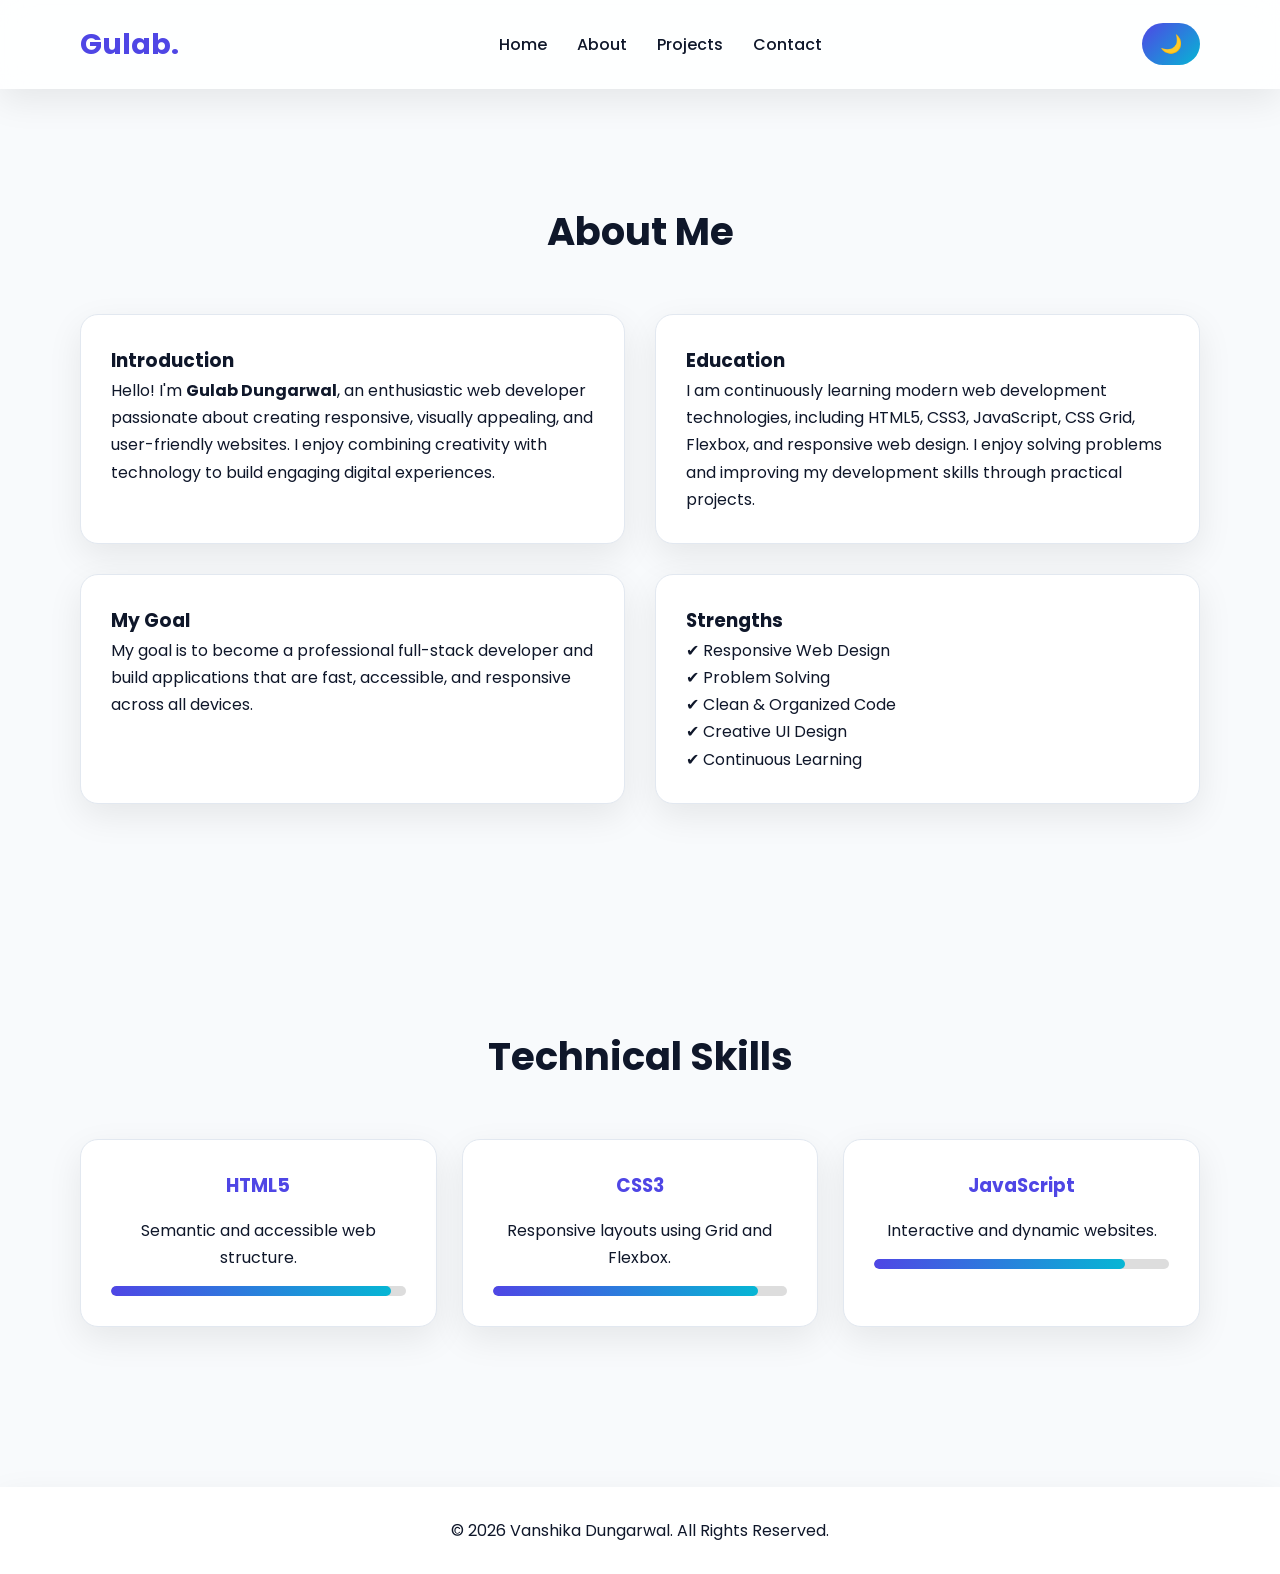
==== about.html @ 8c832d6f "Initial commit" ====
<!DOCTYPE html>
<html lang="en">

<head>

<meta charset="UTF-8">
<meta name="viewport" content="width=device-width, initial-scale=1.0">

<title>About | Gulab Dungarwal</title>

<link rel="stylesheet" href="css/style.css">

</head>

<body>

<header class="header">

<nav class="navbar">

<h1 class="logo">Gulab.</h1>

<ul class="nav-links">

<li><a href="index.html">Home</a></li>

<li><a href="about.html">About</a></li>

<li><a href="projects.html">Projects</a></li>

<li><a href="contact.html">Contact</a></li>

</ul>

<button id="theme-btn">🌙</button>

</nav>

</header>

<main>

<section>

<h2>About Me</h2>

<div class="about-content">

<div class="about-card">

<h3>Introduction</h3>

<p>
Hello! I'm <strong>Gulab Dungarwal</strong>, an enthusiastic web developer passionate about creating responsive, visually appealing, and user-friendly websites. I enjoy combining creativity with technology to build engaging digital experiences.
</p>

</div>

<div class="about-card">

<h3>Education</h3>

<p>
I am continuously learning modern web development technologies, including HTML5, CSS3, JavaScript, CSS Grid, Flexbox, and responsive web design. I enjoy solving problems and improving my development skills through practical projects.
</p>

</div>

<div class="about-card">

<h3>My Goal</h3>

<p>
My goal is to become a professional full-stack developer and build applications that are fast, accessible, and responsive across all devices.
</p>

</div>

<div class="about-card">

<h3>Strengths</h3>

<ul>

<li>✔ Responsive Web Design</li>

<li>✔ Problem Solving</li>

<li>✔ Clean & Organized Code</li>

<li>✔ Creative UI Design</li>

<li>✔ Continuous Learning</li>

</ul>

</div>

</div>

</section>

<section>

<h2>Technical Skills</h2>

<div class="skill-container">

<div class="card">

<h3>HTML5</h3>

<p>Semantic and accessible web structure.</p>

<div class="progress">
<span style="width:95%"></span>
</div>

</div>

<div class="card">

<h3>CSS3</h3>

<p>Responsive layouts using Grid and Flexbox.</p>

<div class="progress">
<span style="width:90%"></span>
</div>

</div>

<div class="card">

<h3>JavaScript</h3>

<p>Interactive and dynamic websites.</p>

<div class="progress">
<span style="width:85%"></span>
</div>

</div>

</div>

</section>

</main>

<footer>

<p>
© 2026 Vanshika Dungarwal. All Rights Reserved.
</p>

</footer>

<script src="js/script.js"></script>

</body>

</html>
---- css/style.css ----
/* ======================================
   GOOGLE FONT
====================================== */

@import url('https://fonts.googleapis.com/css2?family=Poppins:wght@300;400;500;600;700;800&display=swap');


/* ======================================
   CSS VARIABLES
====================================== */

:root{

--primary:#4F46E5;
--secondary:#06B6D4;

--background:#F8FAFC;

--surface:#FFFFFF;

--text:#0F172A;

--text-light:#64748B;

--border:#E2E8F0;

--shadow:0 12px 35px rgba(0,0,0,.08);

--radius:18px;

--transition:.35s ease;

}



.dark{

--background:#0F172A;

--surface:#1E293B;

--text:#F8FAFC;

--text-light:#CBD5E1;

--border:#334155;

--shadow:0 12px 35px rgba(0,0,0,.45);

}



/* ======================================
   RESET
====================================== */

*{

margin:0;

padding:0;

box-sizing:border-box;

}



html{

scroll-behavior:smooth;

}



body{

font-family:'Poppins',sans-serif;

background:var(--background);

color:var(--text);

transition:var(--transition);

line-height:1.7;

}



img{

display:block;

max-width:100%;

}



a{

text-decoration:none;

color:inherit;

}



ul{

list-style:none;

}



/* ======================================
   CUSTOM SCROLLBAR
====================================== */

::-webkit-scrollbar{

width:10px;

}

::-webkit-scrollbar-track{

background:var(--background);

}

::-webkit-scrollbar-thumb{

background:linear-gradient(var(--primary),var(--secondary));

border-radius:20px;

}



/* ======================================
   HEADER
====================================== */

.header{

position:sticky;

top:0;

width:100%;

background:rgba(255,255,255,.85);

backdrop-filter:blur(15px);

z-index:999;

box-shadow:var(--shadow);

}



.dark .header{

background:rgba(15,23,42,.9);

}



.navbar{

max-width:1200px;

margin:auto;

display:flex;

justify-content:space-between;

align-items:center;

padding:18px 24px;

}



.logo{

font-size:1.8rem;

font-weight:700;

color:var(--primary);

}



.nav-links{

display:none;

gap:30px;

}



.nav-links a{

font-weight:500;

transition:.3s;

}



.nav-links a:hover{

color:var(--primary);

}



#theme-btn{

padding:10px 18px;

border:none;

border-radius:50px;

background:linear-gradient(135deg,var(--primary),var(--secondary));

color:white;

font-size:18px;

cursor:pointer;

transition:.3s;

}



#theme-btn:hover{

transform:scale(1.08);

}



/* ======================================
   HERO
====================================== */

.hero{

min-height:100vh;

display:grid;

grid-template-columns:1fr;

align-items:center;

gap:40px;

padding:40px 24px;

max-width:1200px;

margin:auto;

}



.hero-content h2{

font-size:2.7rem;

font-weight:800;

margin-bottom:20px;

}



.hero-content span{

color:var(--primary);

}



.hero-content p{

color:var(--text-light);

margin-bottom:30px;

}



.btn{

display:inline-block;

padding:14px 30px;

border-radius:50px;

background:linear-gradient(135deg,var(--primary),var(--secondary));

color:white;

font-weight:600;

transition:.3s;

}



.btn:hover{

transform:translateY(-6px);

box-shadow:var(--shadow);

}



.hero-image{

display:flex;

justify-content:center;

}



.hero-image img{

width:320px;

height:320px;

border-radius:50%;

object-fit:cover;

border:6px solid white;

box-shadow:var(--shadow);

}
/* ======================================
   SECTIONS
====================================== */

section{
padding:90px 24px;
max-width:1200px;
margin:auto;
}

section h2{
font-size:2.4rem;
text-align:center;
margin-bottom:50px;
font-weight:700;
color:var(--text);
}

/* ======================================
   ABOUT
====================================== */

.about-content{
display:grid;
grid-template-columns:1fr;
gap:30px;
}

.about-card{
background:var(--surface);
padding:30px;
border-radius:var(--radius);
box-shadow:var(--shadow);
transition:var(--transition);
border:1px solid var(--border);
}

.about-card:hover{
transform:translateY(-10px);
}

/* ======================================
   SKILLS
====================================== */

.skill-container{
display:grid;
grid-template-columns:1fr;
gap:25px;
}

.card{
background:var(--surface);
padding:30px;
border-radius:var(--radius);
box-shadow:var(--shadow);
text-align:center;
transition:var(--transition);
border:1px solid var(--border);
}

.card:hover{
transform:translateY(-10px) scale(1.03);
}

.card h3{
margin-bottom:15px;
color:var(--primary);
}

.progress{
margin-top:15px;
height:10px;
background:#ddd;
border-radius:50px;
overflow:hidden;
}

.progress span{
display:block;
height:100%;
background:linear-gradient(90deg,var(--primary),var(--secondary));
border-radius:50px;
}

/* ======================================
   PROJECTS
====================================== */

.project-grid{
display:grid;
grid-template-columns:1fr;
gap:30px;
}

.project-card{
background:var(--surface);
border-radius:var(--radius);
overflow:hidden;
box-shadow:var(--shadow);
transition:var(--transition);
border:1px solid var(--border);
}

.project-card:hover{
transform:translateY(-12px);
}

.project-card img{
height:220px;
width:100%;
object-fit:cover;
}

.project-card h3{
padding:20px 20px 10px;
}

.project-card p{
padding:0 20px 20px;
color:var(--text-light);
}

/* ======================================
   CONTACT
====================================== */

.contact-container{
display:flex;
flex-direction:column;
gap:40px;
}

.contact-form{
display:flex;
flex-direction:column;
gap:20px;
}

.contact-form input,
.contact-form textarea{
padding:16px;
border-radius:12px;
border:1px solid var(--border);
background:var(--surface);
color:var(--text);
font-size:16px;
outline:none;
}

.contact-form input:focus,
.contact-form textarea:focus{
border-color:var(--primary);
}

.contact-form button{
align-self:flex-start;
}

.social-links{
display:flex;
flex-direction:column;
gap:18px;
}

.social-links a{
display:flex;
align-items:center;
gap:12px;
font-weight:500;
transition:var(--transition);
}

.social-links a:hover{
color:var(--primary);
transform:translateX(8px);
}

.social-links img{
width:28px;
height:28px;
}

/* ======================================
   FOOTER
====================================== */

footer{
margin-top:50px;
padding:30px;
text-align:center;
background:var(--surface);
box-shadow:var(--shadow);
}

/* ======================================
   ANIMATIONS
====================================== */

@keyframes fadeUp{

from{
opacity:0;
transform:translateY(40px);
}

to{
opacity:1;
transform:translateY(0);
}

}

.hero,
.about-card,
.card,
.project-card,
.contact-container{
animation:fadeUp .8s ease;
}

/* ======================================
   TABLET
====================================== */

@media(min-width:768px){

.nav-links{
display:flex;
}

.hero{
grid-template-columns:1fr 1fr;
}

.about-content{
grid-template-columns:repeat(2,1fr);
}

.skill-container{
grid-template-columns:repeat(3,1fr);
}

.project-grid{
grid-template-columns:repeat(2,1fr);
}

.contact-container{
flex-direction:row;
}

.contact-form,
.social-links{
flex:1;
}

}

/* ======================================
   DESKTOP
====================================== */

@media(min-width:1024px){

.hero-content h2{
font-size:4rem;
}

.project-grid{
grid-template-columns:repeat(3,1fr);
}

section{
padding:110px 40px;
}

.navbar{
padding:20px 40px;
}

}
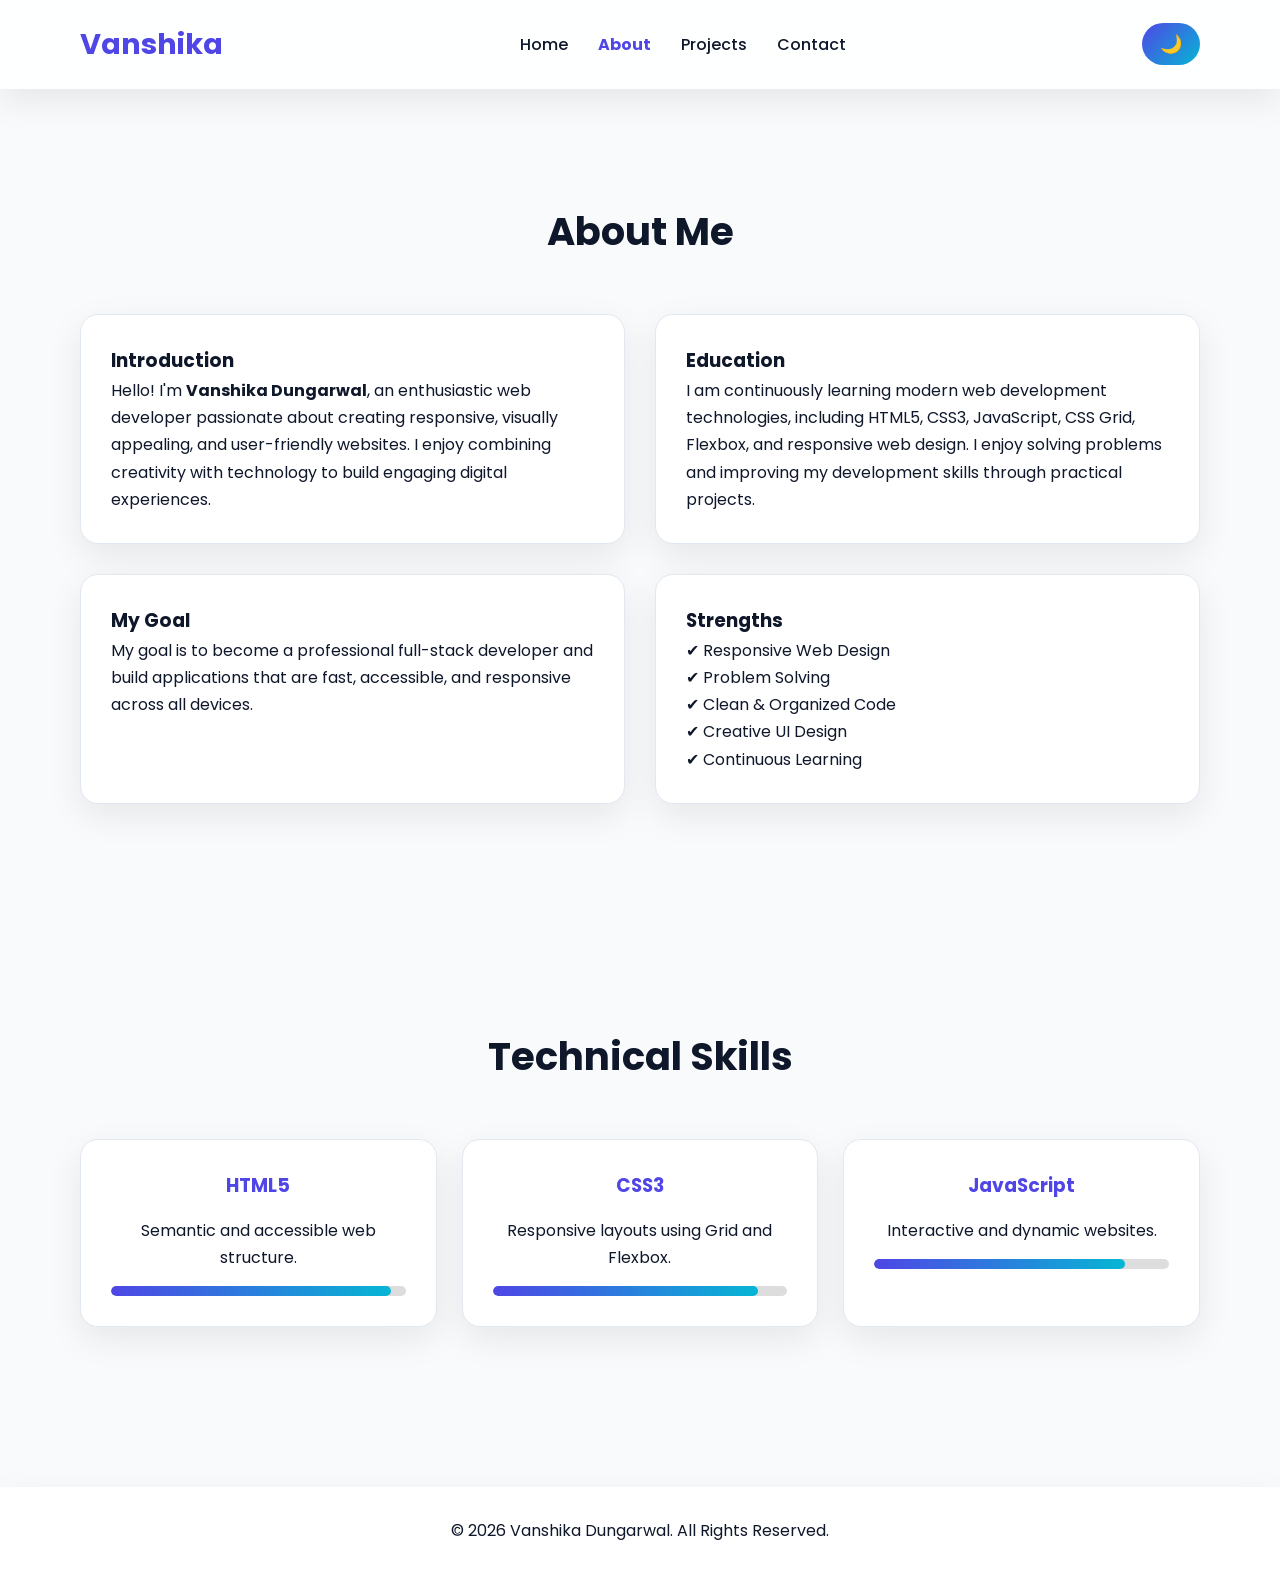
==== commit 9c4e4032: "commit" ====
--- a/about.html
+++ b/about.html
@@ -6,7 +6,7 @@
 <meta charset="UTF-8">
 <meta name="viewport" content="width=device-width, initial-scale=1.0">
 
-<title>About | Gulab Dungarwal</title>
+<title>About | Vanshika Dungarwal</title>
 
 <link rel="stylesheet" href="css/style.css">
 
@@ -18,7 +18,7 @@
 
 <nav class="navbar">
 
-<h1 class="logo">Gulab.</h1>
+<h1 class="logo">Vanshika</h1>
 
 <ul class="nav-links">
 
@@ -51,7 +51,7 @@
 <h3>Introduction</h3>
 
 <p>
-Hello! I'm <strong>Gulab Dungarwal</strong>, an enthusiastic web developer passionate about creating responsive, visually appealing, and user-friendly websites. I enjoy combining creativity with technology to build engaging digital experiences.
+Hello! I'm <strong>Vanshika Dungarwal</strong>, an enthusiastic web developer passionate about creating responsive, visually appealing, and user-friendly websites. I enjoy combining creativity with technology to build engaging digital experiences.
 </p>
 
 </div>
